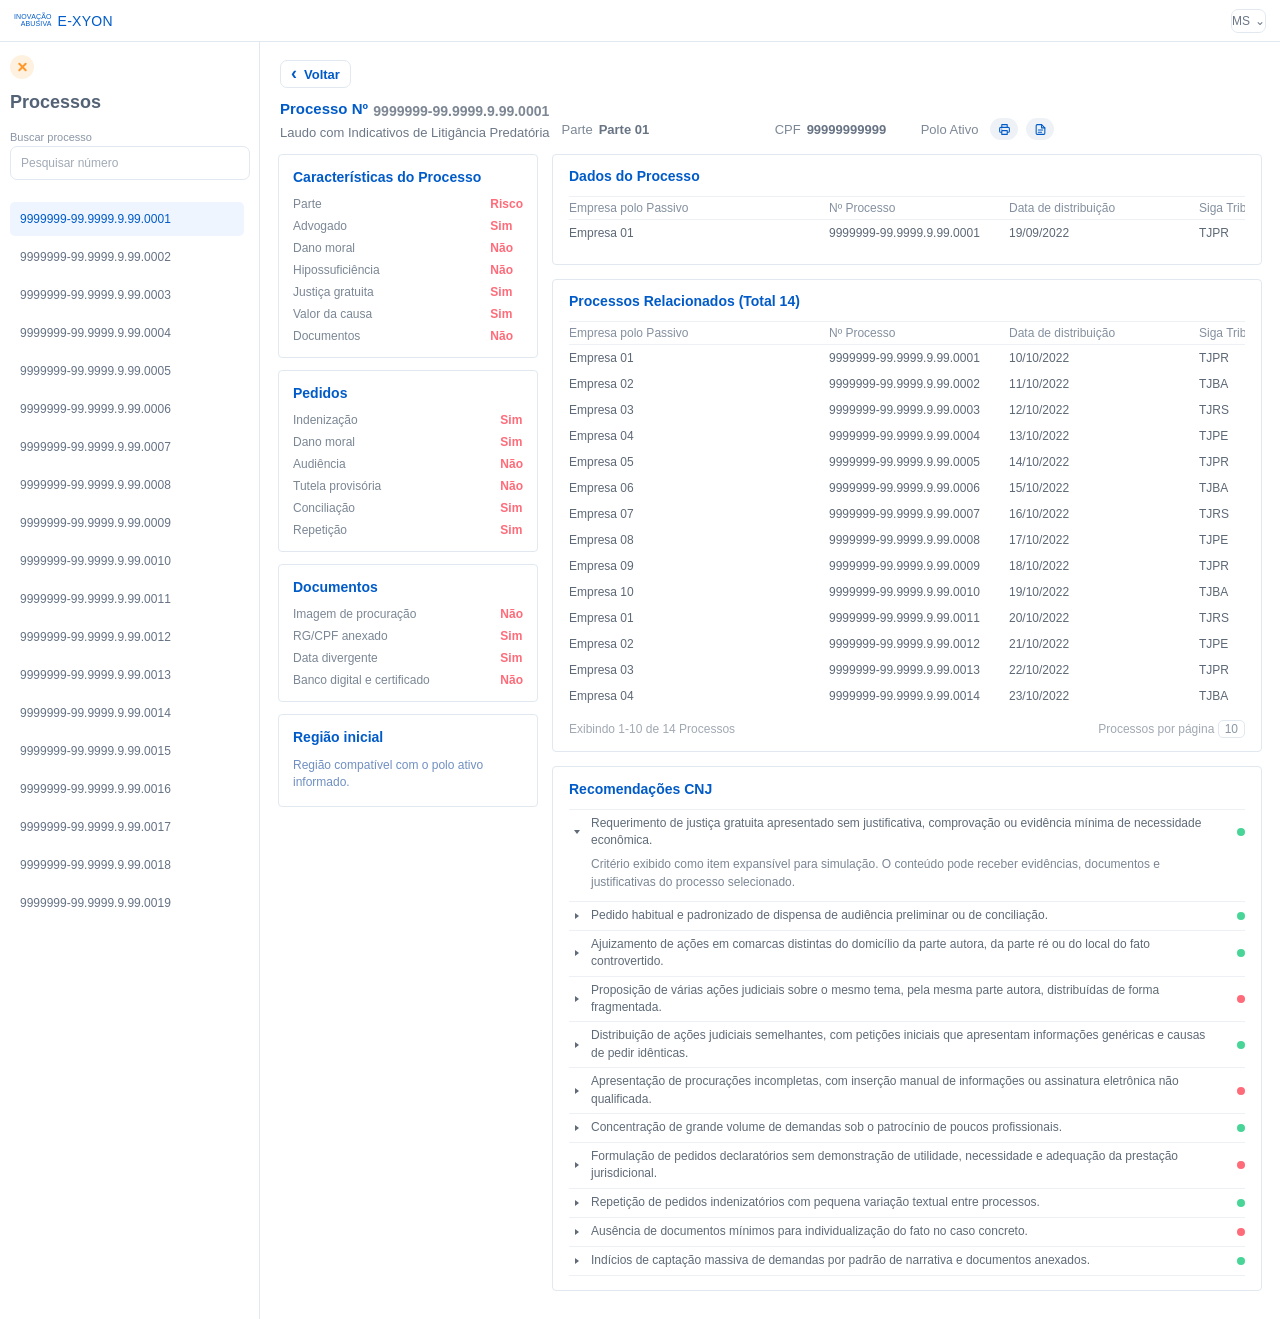
==== processos/index.html @ 76867344 "Add files via upload" ====
<!doctype html>
<html lang="pt-BR">
<head>
  <meta charset="utf-8" />
  <meta name="viewport" content="width=device-width, initial-scale=1" />
  <title>E-XYON | Processos</title>
  <link rel="stylesheet" href="./styles.css" />
</head>
<body>
  <div class="app" data-menu="open">
    <header class="topbar">
      <div class="brand">
        <span class="brand-mark">inovação<br />abusiva</span>
        <span class="brand-name">E-XYON</span>
      </div>
      <div class="user-chip">MS <span>⌄</span></div>
    </header>

    <aside class="sidebar" aria-label="Lista de processos">
      <button class="toggle-menu" type="button" aria-label="Fechar lista de processos">
        <span aria-hidden="true"></span>
      </button>
      <div class="sidebar-inner">
        <h2>Processos</h2>
        <label class="process-search">
          <span>Buscar processo</span>
          <input id="processSearch" type="search" placeholder="Pesquisar número" autocomplete="off" />
        </label>
        <div class="process-list" id="processList"></div>
      </div>
    </aside>

    <main class="workspace">
      <a class="back-button" href="../" aria-label="Voltar para dashboard">
        <span aria-hidden="true">‹</span>
        Voltar
      </a>
      <section class="case-header">
        <div class="case-title">
          <h1>Processo Nº</h1>
          <strong id="caseNumber">9999999-99.9999.9.99.0001</strong>
          <p>Laudo com Indicativos de Litigância Predatória</p>
        </div>
        <div class="case-meta" aria-label="Dados principais do processo">
          <label>Parte</label><strong id="caseParty">Parte 01</strong>
          <label>CPF</label><strong id="caseCpf">99999999999</strong>
          <label>Polo Ativo</label>
        </div>
        <div class="header-actions" aria-label="Ações do laudo">
          <button type="button" aria-label="Imprimir">
            <svg viewBox="0 0 24 24" aria-hidden="true"><path d="M7 8V3h10v5M7 17H5a2 2 0 0 1-2-2v-5a2 2 0 0 1 2-2h14a2 2 0 0 1 2 2v5a2 2 0 0 1-2 2h-2M7 14h10v7H7zM7 11h.01"/></svg>
          </button>
          <button type="button" aria-label="Visualizar laudo impresso">
            <svg viewBox="0 0 24 24" aria-hidden="true"><path d="M14 3H6a2 2 0 0 0-2 2v14a2 2 0 0 0 2 2h12a2 2 0 0 0 2-2V9z"/><path d="M14 3v6h6M8 13h8M8 17h6"/></svg>
          </button>
        </div>
      </section>

      <section class="content-grid">
        <aside class="info-panel">
          <article class="card">
            <h2>Características do Processo</h2>
            <dl id="caseFacts"></dl>
          </article>
          <article class="card">
            <h2>Pedidos</h2>
            <dl id="caseRequests"></dl>
          </article>
          <article class="card">
            <h2>Documentos</h2>
            <dl id="caseDocs"></dl>
          </article>
          <article class="card blue-note">
            <h2>Região inicial</h2>
            <p id="regionNote">Região compatível com o polo ativo informado.</p>
          </article>
        </aside>

        <section class="analysis">
          <div class="data-stack">
            <article class="data-card">
              <h2>Dados do Processo</h2>
              <div class="table-scroll" aria-label="Tabela Dados do Processo com rolagem horizontal">
              <div class="wide-table">
                <div class="table-head cols-8">
                  <span>Empresa polo Passivo</span>
                  <span>Nº Processo</span>
                  <span>Data de distribuição</span>
                  <span>Siga Tribunal</span>
                  <span>Município</span>
                  <span>Ação judicial</span>
                  <span>Assunto</span>
                  <span>Advogado</span>
                </div>
                <div class="table-row cols-8 text-row">
                  <span id="caseCompany">Empresa 01</span>
                  <span id="caseTableNumber">9999999-99.9999.9.99.0001</span>
                  <span id="caseDate">19/09/2022</span>
                  <span>TJPR</span>
                  <span id="caseCity">Curitiba/PR</span>
                  <span>Ação declaratória</span>
                  <span>Cartão consignado</span>
                  <span id="caseLawyer">Advogado 01</span>
                </div>
              </div>
              </div>
            </article>

            <article class="data-card">
              <h2>Processos Relacionados <span id="relatedCount">(Total 9)</span></h2>
              <div class="table-scroll" aria-label="Tabela Processos Relacionados com rolagem horizontal">
              <div class="wide-table related" id="relatedTable"></div>
              </div>
              <div class="table-footer">
                <span id="resultsText">Exibindo 1-9 de 9 Processos</span>
                <span>Processos por página <button>10</button></span>
              </div>
            </article>
          </div>

          <article class="recommendations">
            <h2>Recomendações CNJ</h2>
            <div id="accordion" class="accordion"></div>
          </article>
        </section>
      </section>
    </main>
  </div>

  <script src="./script.js"></script>
</body>
</html>
---- processos/styles.css ----
:root {
  --blue: #005bc8;
  --blue-2: #1f6fff;
  --yellow: #f5b400;
  --ink: #243142;
  --muted: #7a8796;
  --line: #e1e8f0;
  --soft: #f6f9fc;
  --card: #ffffff;
  --danger: #ff6b79;
  --ok: #48d597;
  --sidebar-open: 260px;
  --sidebar-closed: 44px;
}

* { box-sizing: border-box; }

body {
  margin: 0;
  min-height: 100vh;
  background: #f4f7fb;
  color: var(--ink);
  font-family: Inter, "Segoe UI", Arial, sans-serif;
  font-size: 16px;
}

.app {
  --sidebar-width: var(--sidebar-closed);
  width: min(1366px, 100vw);
  min-height: 100vh;
  margin: 0 auto;
  display: grid;
  grid-template-columns: var(--sidebar-width) 1fr;
  grid-template-rows: 42px 1fr;
  background: #fff;
  transition: grid-template-columns 220ms ease;
}

.app[data-menu="open"] { --sidebar-width: var(--sidebar-open); }

.topbar {
  grid-column: 1 / -1;
  display: flex;
  align-items: center;
  justify-content: space-between;
  border-bottom: 1px solid var(--line);
  background: rgba(255, 255, 255, 0.94);
  padding: 0 14px;
  position: sticky;
  top: 0;
  z-index: 5;
}

.brand {
  display: inline-flex;
  align-items: center;
  gap: 6px;
  color: var(--blue);
}

.brand-mark {
  font-size: 7px;
  line-height: 0.9;
  text-align: right;
  text-transform: uppercase;
  letter-spacing: .02em;
}

.brand-name {
  font-size: 14px;
  letter-spacing: .02em;
}

.user-chip {
  height: 24px;
  min-width: 34px;
  display: inline-flex;
  align-items: center;
  justify-content: center;
  gap: 5px;
  border: 1px solid var(--line);
  border-radius: 7px;
  font-size: 12px;
  color: #6b7787;
}

.sidebar {
  grid-row: 2;
  border-right: 1px solid var(--line);
  background: #fff;
  position: relative;
  overflow: hidden;
}

.toggle-menu {
  width: 24px;
  height: 24px;
  position: absolute;
  top: 13px;
  left: 10px;
  z-index: 2;
  border: 0;
  border-radius: 50%;
  background: #fff1df;
  color: #ff9828;
  cursor: pointer;
  display: flex;
  align-items: center;
  justify-content: center;
  padding: 0;
}

.toggle-menu span,
.toggle-menu::before,
.toggle-menu::after {
  content: "";
  display: block;
  width: 11px;
  height: 2px;
  border-radius: 999px;
  background: currentColor;
}

.toggle-menu span {
  position: absolute;
}

.toggle-menu::before,
.toggle-menu::after {
  position: absolute;
  transition: transform 160ms ease;
}

.toggle-menu::before {
  transform: translateY(-4px);
}

.toggle-menu::after {
  transform: translateY(4px);
}

.app[data-menu="open"] .toggle-menu span {
  opacity: 0;
}

.app[data-menu="open"] .toggle-menu::before {
  transform: rotate(45deg);
}

.app[data-menu="open"] .toggle-menu::after {
  transform: rotate(-45deg);
}

.sidebar-inner {
  width: var(--sidebar-open);
  padding: 50px 10px 16px;
  opacity: 0;
  transform: translateX(-10px);
  transition: opacity 180ms ease, transform 180ms ease;
}

.app[data-menu="open"] .sidebar-inner {
  opacity: 1;
  transform: translateX(0);
}

.sidebar h2 {
  margin: 0 0 18px;
  font-size: 18px;
  color: #536274;
  font-weight: 700;
}

.process-search {
  display: grid;
  gap: 3px;
  margin: 0 0 22px;
}

.process-search span {
  color: #8a96a6;
  font-size: 11px;
}

.process-search input {
  width: 100%;
  height: 34px;
  border: 1px solid var(--line);
  border-radius: 7px;
  background: #fff;
  color: var(--ink);
  font: inherit;
  font-size: 12px;
  padding: 0 10px;
  outline: none;
}

.process-search input::placeholder {
  color: #a1aab6;
}

.process-search input:focus {
  border-color: #b9c7d8;
  background: #fbfdff;
}

.process-list {
  display: flex;
  flex-direction: column;
  gap: 4px;
  max-height: calc(100vh - 178px);
  overflow: auto;
  padding-right: 6px;
}

.process-item {
  min-height: 34px;
  border: 0;
  border-radius: 5px;
  background: transparent;
  cursor: pointer;
  text-align: left;
  color: #657284;
  font-size: 12px;
  font-weight: 400;
  font-variant-numeric: tabular-nums;
  font-feature-settings: "tnum";
  line-height: 1.25;
  padding: 0 10px;
  white-space: nowrap;
  overflow: hidden;
  text-overflow: ellipsis;
}

.process-item:hover,
.process-item.active {
  background: #eef5ff;
  color: var(--blue);
  font-weight: 400;
}

.workspace {
  grid-row: 2;
  min-width: 0;
  width: calc(1366px - var(--sidebar-width));
  max-width: calc(100vw - var(--sidebar-width));
  padding: 18px 18px 28px;
  overflow: hidden auto;
}

.back-button {
  height: 28px;
  margin: 0 0 12px 2px;
  display: inline-flex;
  align-items: center;
  gap: 7px;
  color: var(--blue);
  text-decoration: none;
  font-size: 13px;
  font-weight: 600;
  line-height: 1;
  border: 1px solid var(--line);
  border-radius: 7px;
  background: #fff;
  padding: 0 10px;
  transition: border-color 140ms ease, background 140ms ease;
}

.back-button:hover {
  border-color: #b9c7d8;
  background: #f8fbff;
}

.back-button span {
  font-size: 18px;
  line-height: 0;
  transform: translateY(-1px);
}

.case-header {
  width: 100%;
  display: grid;
  grid-template-columns: max-content max-content max-content 1fr;
  align-items: center;
  gap: 12px;
  padding: 0 2px 14px;
}

.case-title {
  display: grid;
  grid-template-columns: auto auto;
  align-items: center;
  column-gap: 5px;
  row-gap: 4px;
}

.case-header h1 {
  margin: 0 0 4px;
  display: inline-block;
  color: var(--blue);
  font-size: 15px;
  font-weight: 700;
}

.case-title strong {
  color: #7d8794;
  font-size: 14px;
  font-weight: 600;
  font-variant-numeric: tabular-nums;
  font-feature-settings: "tnum";
}

.case-header p {
  grid-column: 1 / -1;
  margin: 0;
  color: #6d7887;
  font-size: 13px;
}

.blocked {
  display: inline-block;
  height: 12px;
  border-radius: 2px;
  background: linear-gradient(90deg, #d3d5d8, #c7c9cc);
  vertical-align: middle;
}

.title-block { width: 210px; height: 18px; margin-left: 5px; }
.blocked.sm { width: 170px; }
.blocked.xs { width: 72px; }

.case-meta {
  display: grid;
  grid-template-columns: auto 170px auto 108px auto;
  align-items: center;
  gap: 6px;
  color: #7d8896;
  font-size: 13px;
  min-width: 0;
  padding-top: 18px;
}

.case-meta strong {
  color: #687484;
  font-size: 13px;
  font-weight: 600;
}

.header-actions {
  display: inline-flex;
  align-items: center;
  gap: 8px;
  padding-top: 18px;
}

.header-actions button {
  width: 28px;
  height: 22px;
  border: 0;
  border-radius: 999px;
  background: #eef2f6;
  color: var(--blue);
  cursor: pointer;
  display: grid;
  place-items: center;
}

.header-actions svg {
  width: 13px;
  height: 13px;
  fill: none;
  stroke: currentColor;
  stroke-width: 2;
  stroke-linecap: round;
  stroke-linejoin: round;
}

.content-grid {
  display: grid;
  grid-template-columns: 260px minmax(0, 1fr);
  gap: 14px;
  align-items: start;
}

.info-panel {
  display: flex;
  flex-direction: column;
  gap: 12px;
}

.card,
.data-card,
.recommendations {
  background: var(--card);
  border: 1px solid var(--line);
  border-radius: 4px;
}

.card {
  padding: 14px;
}

.card h2,
.data-card h2,
.recommendations h2 {
  margin: 0 0 12px;
  color: var(--blue);
  font-size: 14px;
  font-weight: 700;
}

dl {
  display: grid;
  grid-template-columns: 1fr auto;
  row-gap: 8px;
  margin: 0;
}

dt {
  color: #7b8795;
  font-size: 12px;
}

dd {
  margin: 0;
  color: var(--danger);
  font-size: 12px;
  font-weight: 700;
}

.blue-note p {
  margin: 0;
  color: #6f8fc1;
  font-size: 12px;
  line-height: 1.45;
}

.analysis {
  min-width: 0;
}

.data-stack {
  min-width: 0;
}

.table-scroll {
  overflow-x: auto;
  overflow-y: hidden;
  padding-bottom: 8px;
  scrollbar-width: thin;
  scrollbar-color: #c2cfdf transparent;
}

.table-scroll::-webkit-scrollbar { height: 8px; }
.table-scroll::-webkit-scrollbar-thumb { background: #c2cfdf; border-radius: 8px; }

.data-card {
  margin-bottom: 14px;
  padding: 13px 16px 10px;
}

.wide-table {
  min-width: 1660px;
}

.table-head,
.table-row {
  display: grid;
  align-items: center;
  gap: 10px;
}

.cols-8 {
  grid-template-columns: 250px 170px 180px 160px 150px 170px 190px 170px;
}

.cols-9 {
  grid-template-columns: 250px 170px 180px 160px 150px 170px 190px 170px 170px;
}

.table-head {
  height: 24px;
  border-top: 1px solid #edf1f5;
  border-bottom: 1px solid #edf1f5;
  color: #84909f;
  font-size: 12px;
}

.table-row {
  min-height: 26px;
}

.table-row .blocked {
  width: 100%;
  height: 11px;
}

.text-row {
  color: #5d6876;
  font-size: 12px;
  font-variant-numeric: tabular-nums;
  font-feature-settings: "tnum";
}

.text-row span {
  min-width: 0;
  overflow: hidden;
  text-overflow: ellipsis;
  white-space: nowrap;
}

.related .table-row:nth-child(even) .blocked { opacity: .84; }

.table-footer {
  height: 24px;
  display: flex;
  align-items: center;
  justify-content: space-between;
  color: #a0a8b2;
  font-size: 12px;
}

.table-footer button {
  border: 1px solid var(--line);
  background: #fff;
  border-radius: 5px;
  color: #8b96a4;
  font-size: 12px;
}

.recommendations {
  width: 100%;
  padding: 14px 16px;
}

.accordion {
  display: flex;
  flex-direction: column;
  gap: 0;
  border-top: 1px solid #edf1f5;
}

.accordion-item {
  border-bottom: 1px solid #edf1f5;
}

.accordion-trigger {
  width: 100%;
  min-height: 28px;
  border: 0;
  background: transparent;
  display: grid;
  grid-template-columns: 16px 1fr 18px;
  gap: 6px;
  align-items: center;
  text-align: left;
  color: #5f6b78;
  font-size: 12px;
  line-height: 1.45;
  padding: 5px 0;
  cursor: pointer;
}

.accordion-trigger::before {
  content: "";
  width: 0;
  height: 0;
  border-left: 4px solid #5f6b78;
  border-top: 3px solid transparent;
  border-bottom: 3px solid transparent;
  justify-self: center;
  transition: transform 160ms ease;
}

.accordion-item.open .accordion-trigger::before {
  transform: rotate(90deg);
}

.status-dot {
  width: 8px;
  height: 8px;
  border-radius: 50%;
  justify-self: end;
  background: var(--ok);
}

.accordion-item.warning .status-dot { background: var(--danger); }

.accordion-content {
  display: none;
  padding: 0 28px 10px 22px;
  color: #7b8795;
  font-size: 12px;
  line-height: 1.5;
}

.accordion-item.open .accordion-content { display: block; }

@media (max-width: 980px) {
  .content-grid { grid-template-columns: 1fr; }
  .info-panel { max-width: 320px; }
}
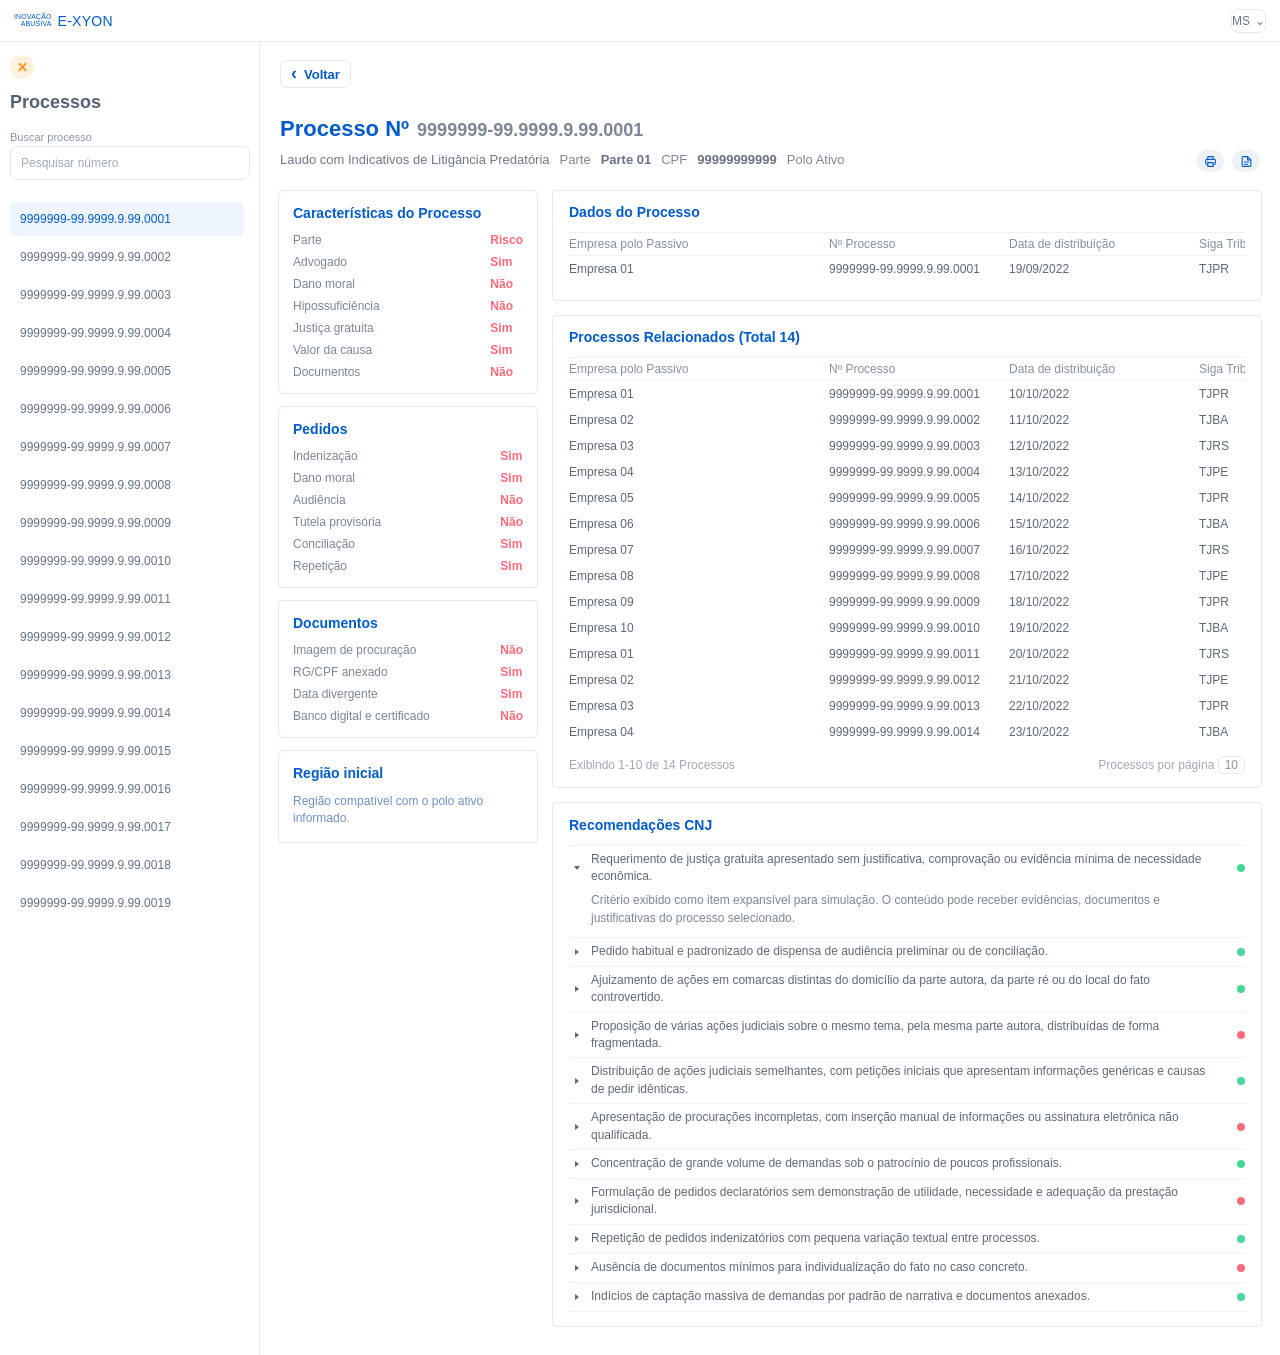
==== commit 7849c09a: "Add files via upload" ====
--- a/processos/index.html
+++ b/processos/index.html
@@ -37,14 +37,16 @@
       </a>
       <section class="case-header">
         <div class="case-title">
-          <h1>Processo Nº</h1>
-          <strong id="caseNumber">9999999-99.9999.9.99.0001</strong>
-          <p>Laudo com Indicativos de Litigância Predatória</p>
-        </div>
-        <div class="case-meta" aria-label="Dados principais do processo">
-          <label>Parte</label><strong id="caseParty">Parte 01</strong>
-          <label>CPF</label><strong id="caseCpf">99999999999</strong>
-          <label>Polo Ativo</label>
+          <div class="case-title-row">
+            <h1>Processo Nº</h1>
+            <strong id="caseNumber">9999999-99.9999.9.99.0001</strong>
+          </div>
+          <div class="case-meta" aria-label="Dados principais do processo">
+            <p>Laudo com Indicativos de Litigância Predatória</p>
+            <label>Parte</label><strong id="caseParty">Parte 01</strong>
+            <label>CPF</label><strong id="caseCpf">99999999999</strong>
+            <label>Polo Ativo</label>
+          </div>
         </div>
         <div class="header-actions" aria-label="Ações do laudo">
           <button type="button" aria-label="Imprimir">
--- a/processos/styles.css
+++ b/processos/styles.css
@@ -250,7 +250,7 @@
 
 .back-button {
   height: 28px;
-  margin: 0 0 12px 2px;
+  margin: 0 0 28px 2px;
   display: inline-flex;
   align-items: center;
   gap: 7px;
@@ -280,38 +280,41 @@
 .case-header {
   width: 100%;
   display: grid;
-  grid-template-columns: max-content max-content max-content 1fr;
-  align-items: center;
-  gap: 12px;
-  padding: 0 2px 14px;
+  grid-template-columns: minmax(0, 1fr) max-content;
+  align-items: start;
+  gap: 18px;
+  padding: 0 2px 18px;
 }
 
 .case-title {
   display: grid;
-  grid-template-columns: auto auto;
-  align-items: center;
-  column-gap: 5px;
-  row-gap: 4px;
+  gap: 10px;
+  min-width: 0;
+}
+
+.case-title-row {
+  display: flex;
+  align-items: baseline;
+  gap: 8px;
+  min-width: 0;
 }
 
 .case-header h1 {
-  margin: 0 0 4px;
-  display: inline-block;
+  margin: 0;
   color: var(--blue);
-  font-size: 15px;
+  font-size: 22px;
   font-weight: 700;
 }
 
 .case-title strong {
   color: #7d8794;
-  font-size: 14px;
+  font-size: 18px;
   font-weight: 600;
   font-variant-numeric: tabular-nums;
   font-feature-settings: "tnum";
 }
 
 .case-header p {
-  grid-column: 1 / -1;
   margin: 0;
   color: #6d7887;
   font-size: 13px;
@@ -330,14 +333,13 @@
 .blocked.xs { width: 72px; }
 
 .case-meta {
-  display: grid;
-  grid-template-columns: auto 170px auto 108px auto;
-  align-items: center;
-  gap: 6px;
+  display: flex;
+  flex-wrap: wrap;
+  align-items: center;
+  gap: 6px 10px;
   color: #7d8896;
   font-size: 13px;
   min-width: 0;
-  padding-top: 18px;
 }
 
 .case-meta strong {
@@ -350,7 +352,7 @@
   display: inline-flex;
   align-items: center;
   gap: 8px;
-  padding-top: 18px;
+  padding-top: 34px;
 }
 
 .header-actions button {
